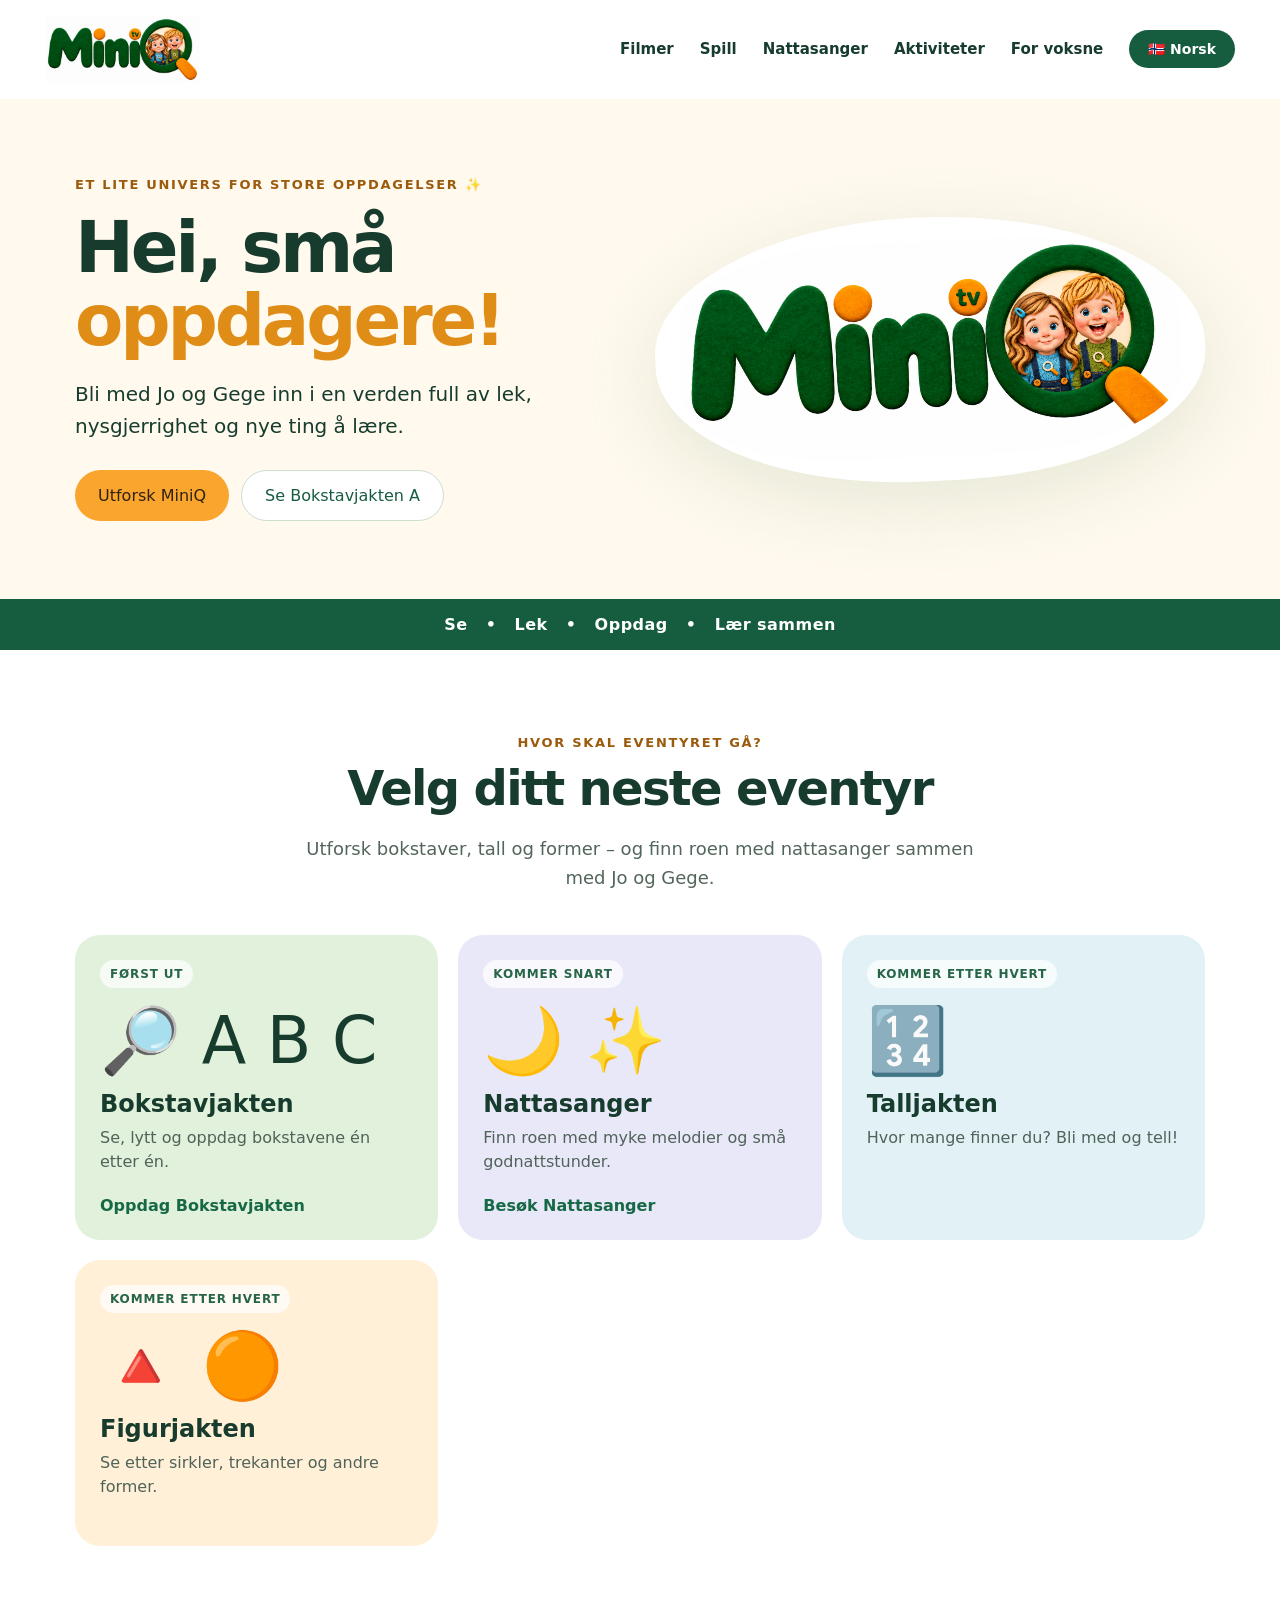
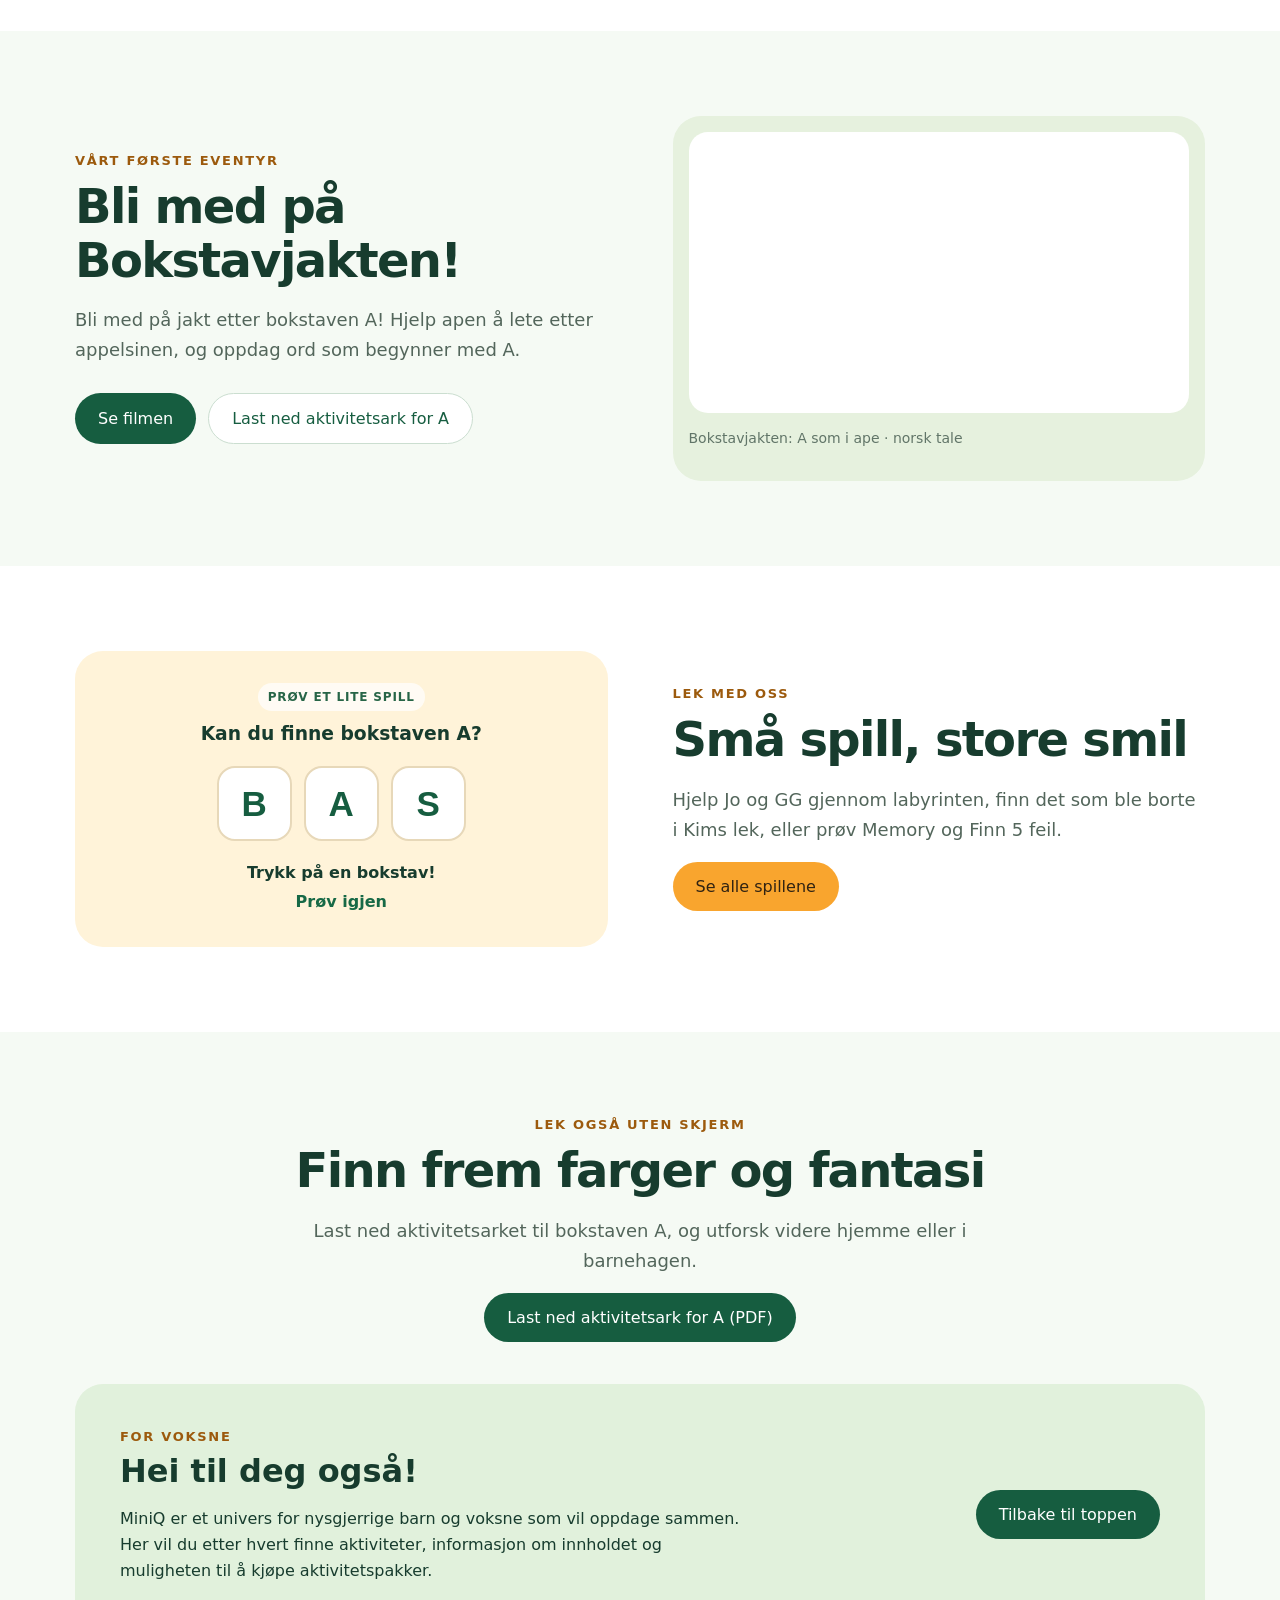
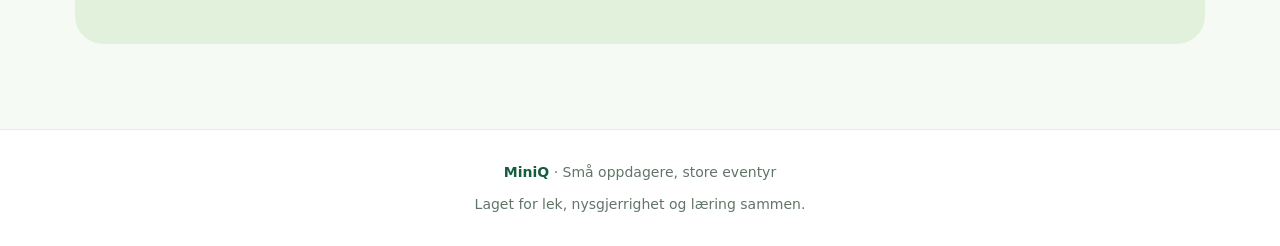
==== index.html @ 01077746 "Legg til MiniQ-nettsiden og nattasanger" ====
<!doctype html><html lang="no"><head><meta charset="utf-8"><meta name="viewport" content="width=device-width,initial-scale=1"><meta name="theme-color" content="#176946"><meta name="description" content="Oppdag, lek og lær sammen med Jo og Gege i MiniQ."><title>MiniQ – små oppdagere, store eventyr</title><style>
:root{--green:#165d40;--dark:#173c2e;--orange:#f9a52e;--cream:#fff9ee;--mint:#e1f1dc;--blue:#e1f1f6}*{box-sizing:border-box}html{scroll-behavior:smooth}body{margin:0;color:var(--dark);font-family:ui-rounded,'Trebuchet MS',system-ui,sans-serif;background:#fff}a{color:inherit}header{max-width:1250px;margin:auto;display:flex;align-items:center;justify-content:space-between;padding:16px 30px;gap:20px}.brand img{width:155px;display:block}nav{display:flex;gap:26px;align-items:center;font-weight:700;font-size:15px}nav a{text-decoration:none}nav a:hover{text-decoration:underline}.pill,.btn{display:inline-flex;justify-content:center;align-items:center;border:0;text-decoration:none;font-weight:800;border-radius:50px;padding:15px 23px;background:var(--green);color:white;cursor:pointer;font:inherit}.pill{padding:11px 19px;font-size:14px}.btn.orange{background:var(--orange);color:#312312}.btn.light{background:white;color:var(--green);border:1px solid #cbded0}.wrap{max-width:1190px;margin:auto;padding:0 30px}.hero{background:var(--cream);overflow:hidden}.hero .wrap{min-height:500px;display:grid;grid-template-columns:1fr 1fr;align-items:center;gap:30px;padding-top:55px;padding-bottom:55px}.eyebrow{text-transform:uppercase;letter-spacing:.13em;font-size:13px;font-weight:900;color:#9c5a0d}.hero h1{font-size:clamp(43px,5.5vw,76px);line-height:1.04;letter-spacing:-.045em;margin:20px 0}.hero h1 span{color:#df8d16}.hero p{font-size:20px;line-height:1.6;max-width:510px}.actions{display:flex;gap:12px;flex-wrap:wrap;margin-top:28px}.hero-art{background:white;border-radius:48% 52% 45% 48%;padding:24px;box-shadow:0 20px 70px #c9d5bd77;transform:rotate(-3deg)}.hero-art img{width:100%;display:block;border-radius:35%}.strip{background:var(--green);color:white;text-align:center;padding:16px;font-weight:700;letter-spacing:.03em}.section{padding:85px 0}.section.alt{background:#f5faf4}.heading{text-align:center;max-width:700px;margin:0 auto 42px}.heading h2,.split h2{font-size:clamp(32px,4vw,48px);letter-spacing:-.035em;line-height:1.12;margin:12px 0}.heading p,.split p{font-size:18px;line-height:1.65;color:#53665b}.cards{display:grid;grid-template-columns:repeat(3,1fr);gap:20px}.card{border-radius:25px;padding:25px;min-height:280px;background:var(--mint);display:flex;flex-direction:column;align-items:flex-start}.card.blue{background:var(--blue)}.card.peach{background:#fff0d7}.card h3{font-size:24px;margin:17px 0 8px}.card p{margin:0 0 22px;line-height:1.5;color:#506359}.tag{font-size:12px;letter-spacing:.07em;text-transform:uppercase;font-weight:900;color:#276547;background:#ffffffb8;border-radius:20px;padding:7px 10px}.art{font-size:65px;line-height:1;margin-top:20px}.card a,.card button{margin-top:auto}.textlink{font-weight:900;text-decoration:none;color:#176946}.split{display:grid;grid-template-columns:1fr 1fr;align-items:center;gap:65px}.video-box{background:#e6f1de;border-radius:28px;padding:16px}.video-box video,.video-box iframe{width:100%;display:block;border:0;aspect-ratio:16/9;border-radius:19px;background:#fff}.note{font-size:14px!important;color:#617568!important}.game{background:#fff3d9;padding:35px;border-radius:28px;text-align:center}.game .choices{display:flex;justify-content:center;gap:12px;margin:22px 0}.choice{background:white;border:2px solid #e7d8b9;border-radius:18px;width:75px;height:75px;font-size:35px;color:var(--green);font-weight:900;cursor:pointer}.choice:hover,.choice:focus{border-color:var(--green)}.result{min-height:28px;font-weight:800}.adult{background:#e1f1dc;border-radius:28px;padding:45px;display:flex;align-items:center;justify-content:space-between;gap:25px}.adult h2{font-size:32px;margin:8px 0}.adult p{max-width:620px;line-height:1.6}.footer{border-top:1px solid #e3ede3;padding:34px 30px;text-align:center;color:#617568;font-size:14px}.footer strong{color:var(--green)}@media(max-width:760px){header{padding:15px 20px;align-items:flex-start;flex-wrap:wrap}.brand img{width:125px}nav{width:100%;overflow:auto;gap:19px;padding-bottom:4px;white-space:nowrap;font-size:14px}.hero .wrap,.split{grid-template-columns:1fr}.hero .wrap{padding-top:35px}.hero-art{max-width:450px;margin:0 auto}.hero h1{font-size:48px}.section{padding:60px 0}.cards{grid-template-columns:1fr}.card{min-height:230px}.adult{padding:28px;display:block}.adult .btn{margin-top:15px}.wrap{padding-left:20px;padding-right:20px}}
</style></head><body><header><a class="brand" href="#hjem" aria-label="MiniQ hjem"><img src="logo.png" alt="MiniQ med Jo og Gege"></a><nav aria-label="Hovedmeny"><a href="#filmer">Filmer</a><a href="spill.html">Spill</a><a href="nattasanger.html">Nattasanger</a><a href="#aktiviteter">Aktiviteter</a><a href="#voksne">For voksne</a><span class="pill" aria-label="Språk: norsk">🇳🇴 Norsk</span></nav></header><main id="hjem"><section class="hero"><div class="wrap"><div><div class="eyebrow">Et lite univers for store oppdagelser ✨</div><h1>Hei, små <span>oppdagere!</span></h1><p>Bli med Jo og Gege inn i en verden full av lek, nysgjerrighet og nye ting å lære.</p><div class="actions"><a class="btn orange" href="#filmer">Utforsk MiniQ</a><a class="btn light" href="#episode-a">Se Bokstavjakten A</a></div></div><div class="hero-art"><img src="logo.png" alt="Jo og Gege i MiniQs forstørrelsesglass"></div></div></section><div class="strip">Se &nbsp; • &nbsp; Lek &nbsp; • &nbsp; Oppdag &nbsp; • &nbsp; Lær sammen</div><section class="section" id="filmer"><div class="wrap"><div class="heading"><div class="eyebrow">Hvor skal eventyret gå?</div><h2>Velg ditt neste eventyr</h2><p>Utforsk bokstaver, tall og former – og finn roen med nattasanger sammen med Jo og Gege.</p></div><div class="cards"><article class="card"><span class="tag">Først ut</span><div class="art" aria-hidden="true">🔎 A B C</div><h3><a href="bokstavjakten.html" style="text-decoration:none">Bokstavjakten</a></h3><p>Se, lytt og oppdag bokstavene én etter én.</p><a class="textlink" href="bokstavjakten.html">Oppdag Bokstavjakten</a></article><article class="card" style="background:#e8e8f8"><span class="tag">Kommer snart</span><div class="art" aria-hidden="true">🌙 ✨</div><h3><a href="nattasanger.html" style="text-decoration:none">Nattasanger</a></h3><p>Finn roen med myke melodier og små godnattstunder.</p><a class="textlink" href="nattasanger.html">Besøk Nattasanger</a></article><article class="card blue"><span class="tag">Kommer etter hvert</span><div class="art" aria-hidden="true">🔢</div><h3>Talljakten</h3><p>Hvor mange finner du? Bli med og tell!</p></article><article class="card peach"><span class="tag">Kommer etter hvert</span><div class="art" aria-hidden="true">🔺 🟠</div><h3>Figurjakten</h3><p>Se etter sirkler, trekanter og andre former.</p></article></div></div></section><section class="section alt" id="bokstavjakten"><div class="wrap split"><div><div class="eyebrow">Vårt første eventyr</div><h2><a href="bokstavjakten.html" style="text-decoration:none">Bli med på Bokstavjakten!</a></h2><p>Bli med på jakt etter bokstaven A! Hjelp apen å lete etter appelsinen, og oppdag ord som begynner med A.</p><div class="actions"><a class="btn" href="#episode-a">Se filmen</a><a class="btn light" href="aktivitetsark-a.pdf" download>Last ned aktivitetsark for A</a></div></div><div class="video-box" id="episode-a"><iframe src="https://www.youtube-nocookie.com/embed/ctvUahgNhLk" title="Bokstavjakten: A som i ape" loading="lazy" allow="accelerometer; autoplay; clipboard-write; encrypted-media; gyroscope; picture-in-picture; web-share" allowfullscreen></iframe><p class="note">Bokstavjakten: A som i ape · norsk tale</p></div></div></section><section class="section" id="spill"><div class="wrap split"><div class="game" id="bokstavspill"><span class="tag">Prøv et lite spill</span><h3>Kan du finne bokstaven A?</h3><div class="choices"><button class="choice" data-answer="B" aria-label="Bokstaven B">B</button><button class="choice" data-answer="A" aria-label="Bokstaven A">A</button><button class="choice" data-answer="S" aria-label="Bokstaven S">S</button></div><div class="result" role="status" aria-live="polite">Trykk på en bokstav!</div><button class="textlink" id="reset" style="border:0;background:none;cursor:pointer;font:inherit;font-weight:bold">Prøv igjen</button></div><div><div class="eyebrow">Lek med oss</div><h2>Små spill, store smil</h2><p>Hjelp Jo og GG gjennom labyrinten, finn det som ble borte i Kims lek, eller prøv Memory og Finn 5 feil.</p><a class="btn orange" href="spill.html">Se alle spillene</a></div></div></section><section class="section alt" id="aktiviteter"><div class="wrap"><div class="heading"><div class="eyebrow">Lek også uten skjerm</div><h2>Finn frem farger og fantasi</h2><p>Last ned aktivitetsarket til bokstaven A, og utforsk videre hjemme eller i barnehagen.</p><a class="btn" href="aktivitetsark-a.pdf" download>Last ned aktivitetsark for A (PDF)</a></div><div class="adult" id="voksne"><div><div class="eyebrow">For voksne</div><h2>Hei til deg også!</h2><p>MiniQ er et univers for nysgjerrige barn og voksne som vil oppdage sammen. Her vil du etter hvert finne aktiviteter, informasjon om innholdet og muligheten til å kjøpe aktivitetspakker.</p></div><a class="btn" href="#hjem">Tilbake til toppen</a></div></div></section></main><footer class="footer"><strong>MiniQ</strong> · Små oppdagere, store eventyr<br><br>Laget for lek, nysgjerrighet og læring sammen.</footer><script>const result=document.querySelector('.result');document.querySelectorAll('.choice').forEach(button=>button.addEventListener('click',()=>{result.textContent=button.dataset.answer==='A'?'Hurra! Du fant A! ⭐':'Så fint at du prøver! Kan du finne A?';}));document.querySelector('#reset').addEventListener('click',()=>{result.textContent='Trykk på en bokstav!';});</script></body></html>
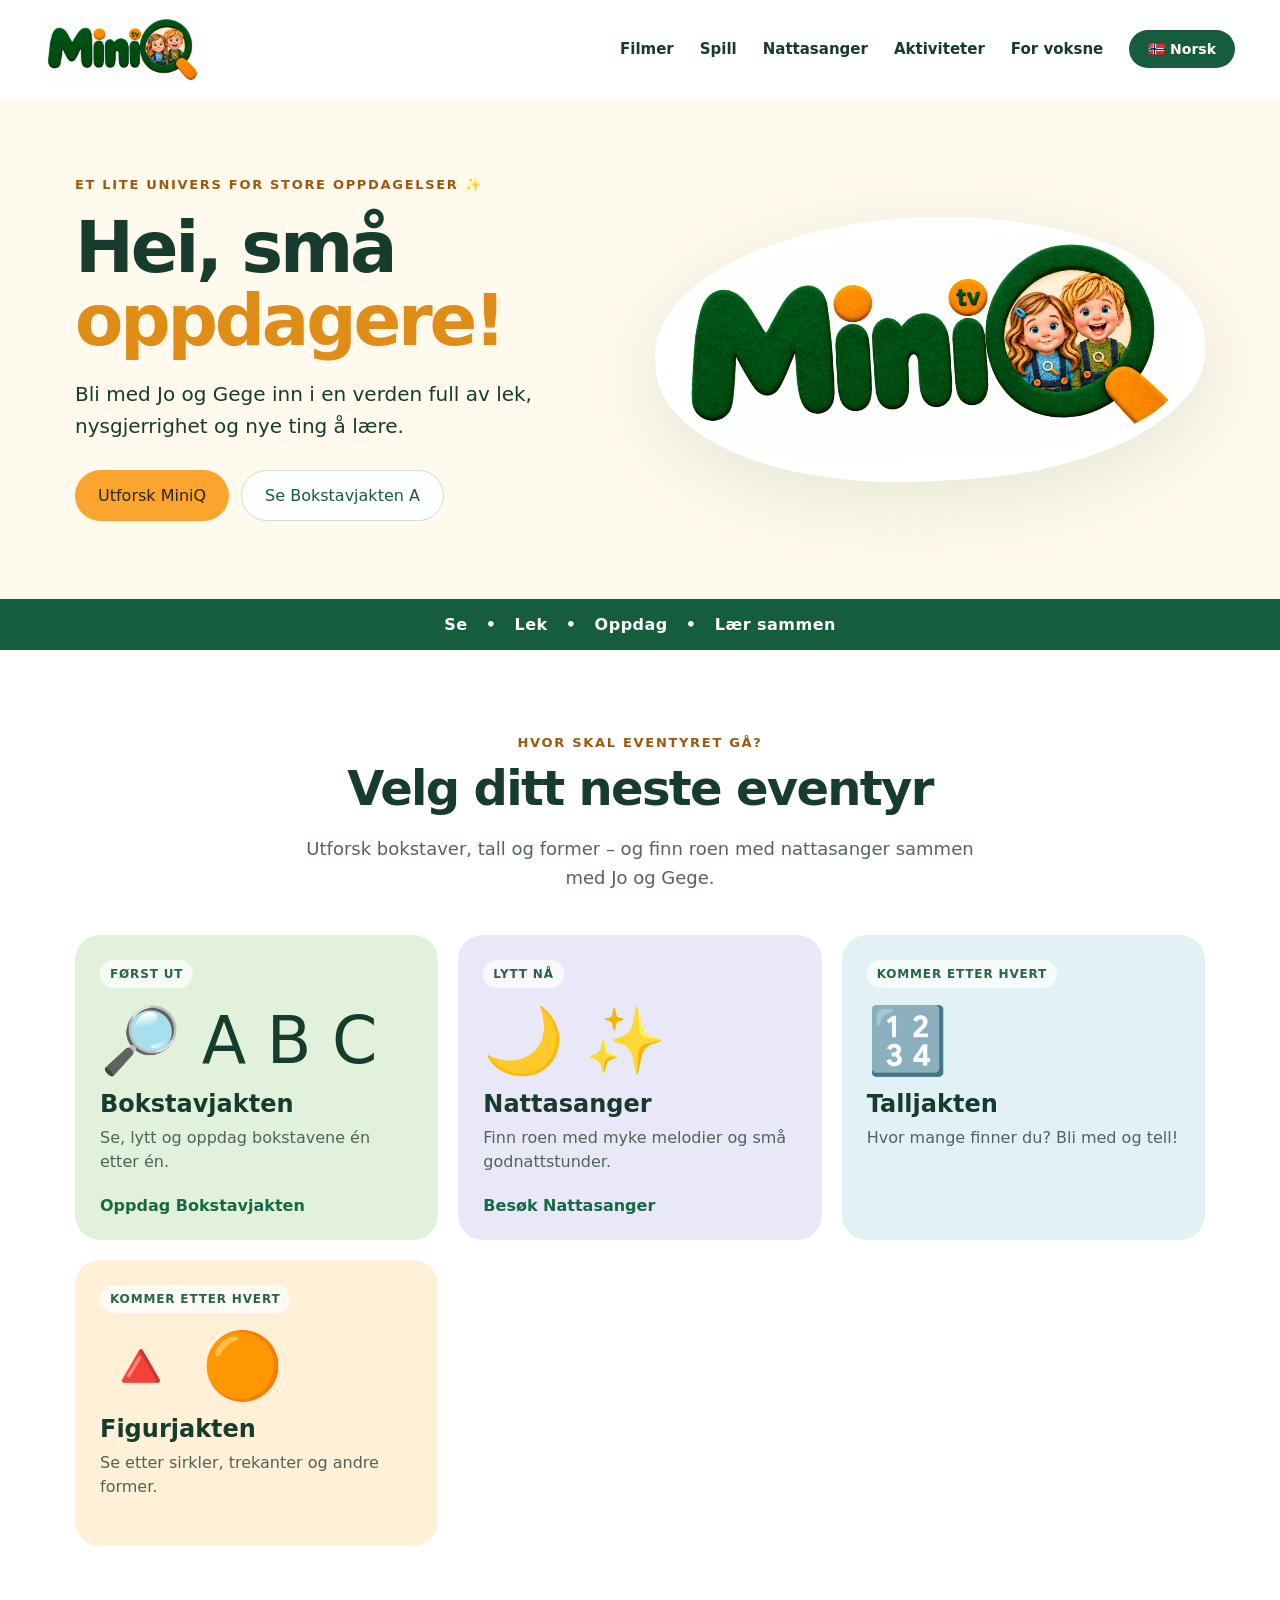
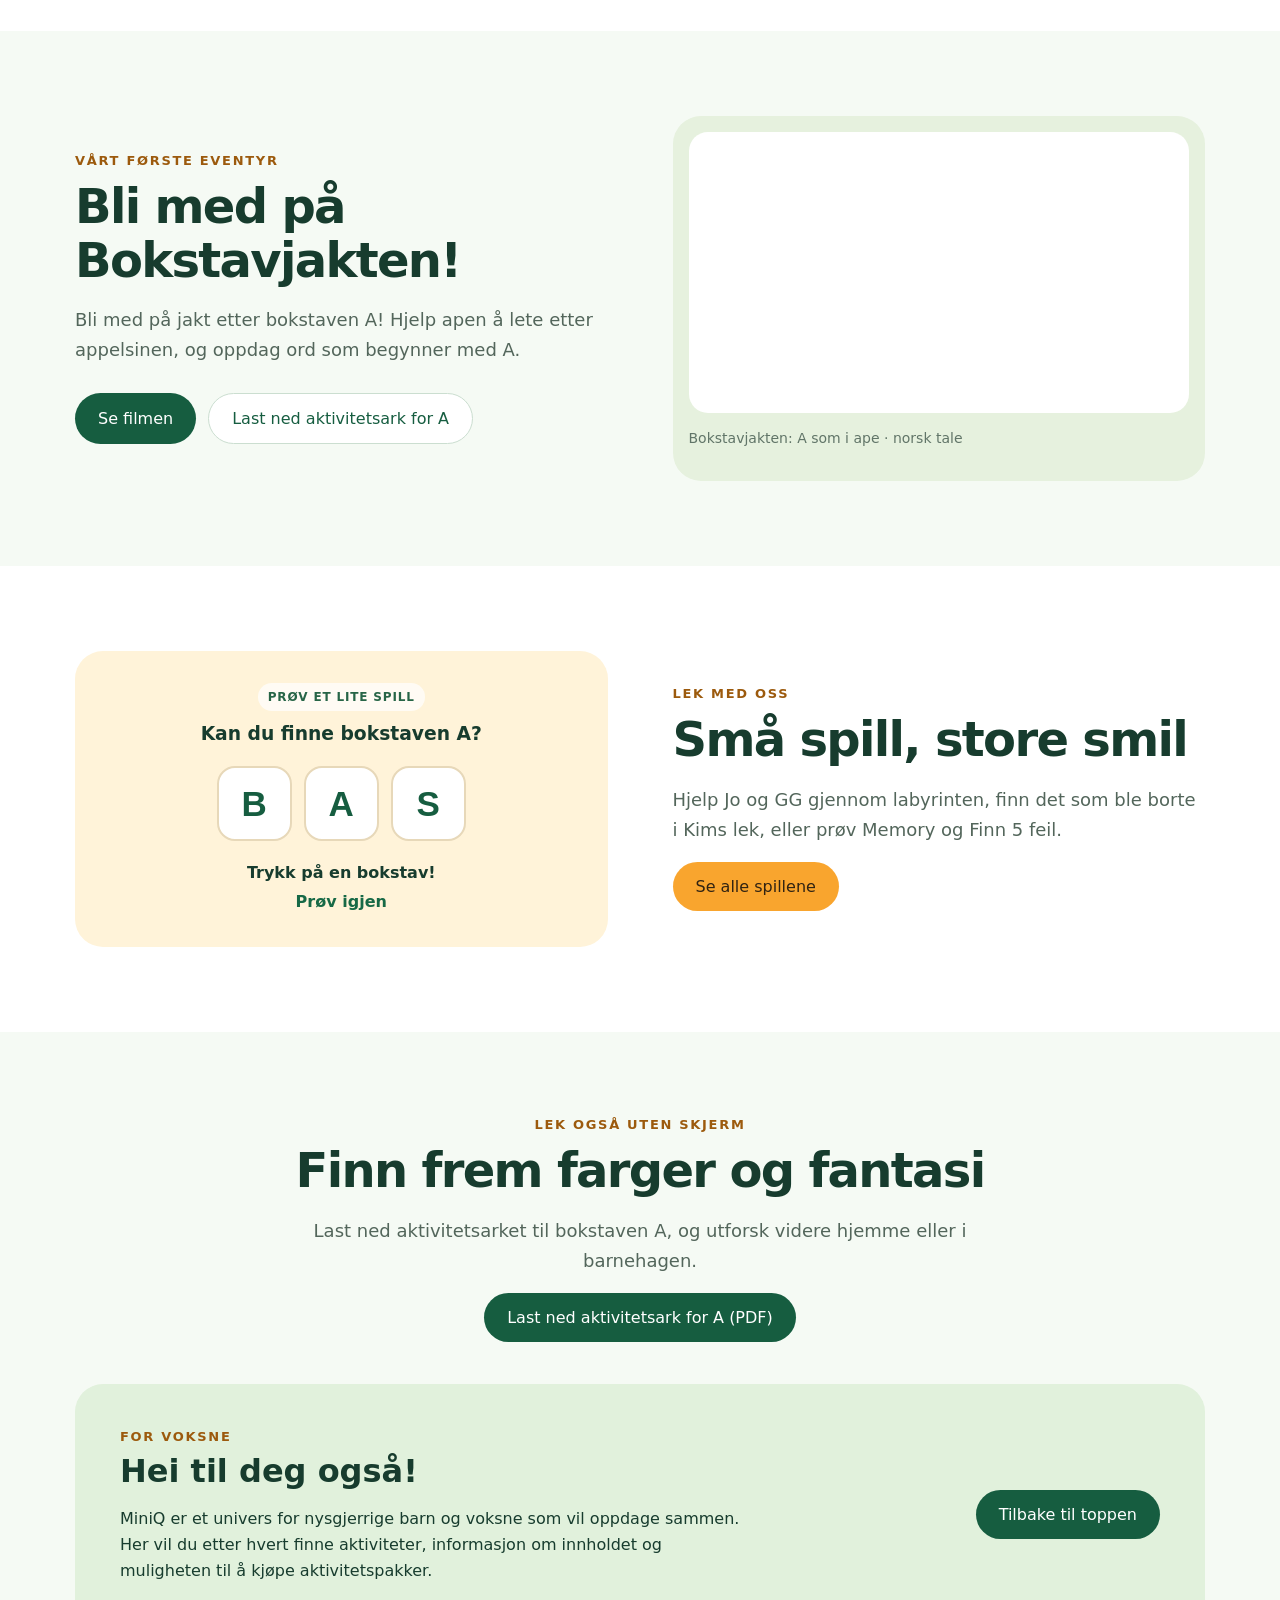
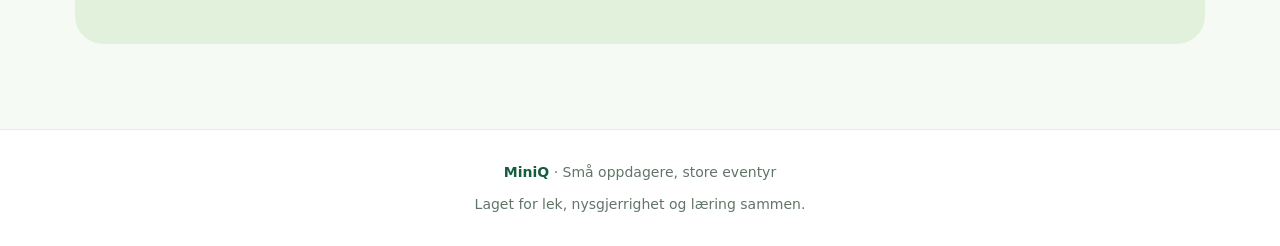
==== commit 1b5c7e13: "Vis at nattasangen er tilgjengelig" ====
--- a/index.html
+++ b/index.html
@@ -1,3 +1,3 @@
 <!doctype html><html lang="no"><head><meta charset="utf-8"><meta name="viewport" content="width=device-width,initial-scale=1"><meta name="theme-color" content="#176946"><meta name="description" content="Oppdag, lek og lær sammen med Jo og Gege i MiniQ."><title>MiniQ – små oppdagere, store eventyr</title><style>
 :root{--green:#165d40;--dark:#173c2e;--orange:#f9a52e;--cream:#fff9ee;--mint:#e1f1dc;--blue:#e1f1f6}*{box-sizing:border-box}html{scroll-behavior:smooth}body{margin:0;color:var(--dark);font-family:ui-rounded,'Trebuchet MS',system-ui,sans-serif;background:#fff}a{color:inherit}header{max-width:1250px;margin:auto;display:flex;align-items:center;justify-content:space-between;padding:16px 30px;gap:20px}.brand img{width:155px;display:block}nav{display:flex;gap:26px;align-items:center;font-weight:700;font-size:15px}nav a{text-decoration:none}nav a:hover{text-decoration:underline}.pill,.btn{display:inline-flex;justify-content:center;align-items:center;border:0;text-decoration:none;font-weight:800;border-radius:50px;padding:15px 23px;background:var(--green);color:white;cursor:pointer;font:inherit}.pill{padding:11px 19px;font-size:14px}.btn.orange{background:var(--orange);color:#312312}.btn.light{background:white;color:var(--green);border:1px solid #cbded0}.wrap{max-width:1190px;margin:auto;padding:0 30px}.hero{background:var(--cream);overflow:hidden}.hero .wrap{min-height:500px;display:grid;grid-template-columns:1fr 1fr;align-items:center;gap:30px;padding-top:55px;padding-bottom:55px}.eyebrow{text-transform:uppercase;letter-spacing:.13em;font-size:13px;font-weight:900;color:#9c5a0d}.hero h1{font-size:clamp(43px,5.5vw,76px);line-height:1.04;letter-spacing:-.045em;margin:20px 0}.hero h1 span{color:#df8d16}.hero p{font-size:20px;line-height:1.6;max-width:510px}.actions{display:flex;gap:12px;flex-wrap:wrap;margin-top:28px}.hero-art{background:white;border-radius:48% 52% 45% 48%;padding:24px;box-shadow:0 20px 70px #c9d5bd77;transform:rotate(-3deg)}.hero-art img{width:100%;display:block;border-radius:35%}.strip{background:var(--green);color:white;text-align:center;padding:16px;font-weight:700;letter-spacing:.03em}.section{padding:85px 0}.section.alt{background:#f5faf4}.heading{text-align:center;max-width:700px;margin:0 auto 42px}.heading h2,.split h2{font-size:clamp(32px,4vw,48px);letter-spacing:-.035em;line-height:1.12;margin:12px 0}.heading p,.split p{font-size:18px;line-height:1.65;color:#53665b}.cards{display:grid;grid-template-columns:repeat(3,1fr);gap:20px}.card{border-radius:25px;padding:25px;min-height:280px;background:var(--mint);display:flex;flex-direction:column;align-items:flex-start}.card.blue{background:var(--blue)}.card.peach{background:#fff0d7}.card h3{font-size:24px;margin:17px 0 8px}.card p{margin:0 0 22px;line-height:1.5;color:#506359}.tag{font-size:12px;letter-spacing:.07em;text-transform:uppercase;font-weight:900;color:#276547;background:#ffffffb8;border-radius:20px;padding:7px 10px}.art{font-size:65px;line-height:1;margin-top:20px}.card a,.card button{margin-top:auto}.textlink{font-weight:900;text-decoration:none;color:#176946}.split{display:grid;grid-template-columns:1fr 1fr;align-items:center;gap:65px}.video-box{background:#e6f1de;border-radius:28px;padding:16px}.video-box video,.video-box iframe{width:100%;display:block;border:0;aspect-ratio:16/9;border-radius:19px;background:#fff}.note{font-size:14px!important;color:#617568!important}.game{background:#fff3d9;padding:35px;border-radius:28px;text-align:center}.game .choices{display:flex;justify-content:center;gap:12px;margin:22px 0}.choice{background:white;border:2px solid #e7d8b9;border-radius:18px;width:75px;height:75px;font-size:35px;color:var(--green);font-weight:900;cursor:pointer}.choice:hover,.choice:focus{border-color:var(--green)}.result{min-height:28px;font-weight:800}.adult{background:#e1f1dc;border-radius:28px;padding:45px;display:flex;align-items:center;justify-content:space-between;gap:25px}.adult h2{font-size:32px;margin:8px 0}.adult p{max-width:620px;line-height:1.6}.footer{border-top:1px solid #e3ede3;padding:34px 30px;text-align:center;color:#617568;font-size:14px}.footer strong{color:var(--green)}@media(max-width:760px){header{padding:15px 20px;align-items:flex-start;flex-wrap:wrap}.brand img{width:125px}nav{width:100%;overflow:auto;gap:19px;padding-bottom:4px;white-space:nowrap;font-size:14px}.hero .wrap,.split{grid-template-columns:1fr}.hero .wrap{padding-top:35px}.hero-art{max-width:450px;margin:0 auto}.hero h1{font-size:48px}.section{padding:60px 0}.cards{grid-template-columns:1fr}.card{min-height:230px}.adult{padding:28px;display:block}.adult .btn{margin-top:15px}.wrap{padding-left:20px;padding-right:20px}}
-</style></head><body><header><a class="brand" href="#hjem" aria-label="MiniQ hjem"><img src="logo.png" alt="MiniQ med Jo og Gege"></a><nav aria-label="Hovedmeny"><a href="#filmer">Filmer</a><a href="spill.html">Spill</a><a href="nattasanger.html">Nattasanger</a><a href="#aktiviteter">Aktiviteter</a><a href="#voksne">For voksne</a><span class="pill" aria-label="Språk: norsk">🇳🇴 Norsk</span></nav></header><main id="hjem"><section class="hero"><div class="wrap"><div><div class="eyebrow">Et lite univers for store oppdagelser ✨</div><h1>Hei, små <span>oppdagere!</span></h1><p>Bli med Jo og Gege inn i en verden full av lek, nysgjerrighet og nye ting å lære.</p><div class="actions"><a class="btn orange" href="#filmer">Utforsk MiniQ</a><a class="btn light" href="#episode-a">Se Bokstavjakten A</a></div></div><div class="hero-art"><img src="logo.png" alt="Jo og Gege i MiniQs forstørrelsesglass"></div></div></section><div class="strip">Se &nbsp; • &nbsp; Lek &nbsp; • &nbsp; Oppdag &nbsp; • &nbsp; Lær sammen</div><section class="section" id="filmer"><div class="wrap"><div class="heading"><div class="eyebrow">Hvor skal eventyret gå?</div><h2>Velg ditt neste eventyr</h2><p>Utforsk bokstaver, tall og former – og finn roen med nattasanger sammen med Jo og Gege.</p></div><div class="cards"><article class="card"><span class="tag">Først ut</span><div class="art" aria-hidden="true">🔎 A B C</div><h3><a href="bokstavjakten.html" style="text-decoration:none">Bokstavjakten</a></h3><p>Se, lytt og oppdag bokstavene én etter én.</p><a class="textlink" href="bokstavjakten.html">Oppdag Bokstavjakten</a></article><article class="card" style="background:#e8e8f8"><span class="tag">Kommer snart</span><div class="art" aria-hidden="true">🌙 ✨</div><h3><a href="nattasanger.html" style="text-decoration:none">Nattasanger</a></h3><p>Finn roen med myke melodier og små godnattstunder.</p><a class="textlink" href="nattasanger.html">Besøk Nattasanger</a></article><article class="card blue"><span class="tag">Kommer etter hvert</span><div class="art" aria-hidden="true">🔢</div><h3>Talljakten</h3><p>Hvor mange finner du? Bli med og tell!</p></article><article class="card peach"><span class="tag">Kommer etter hvert</span><div class="art" aria-hidden="true">🔺 🟠</div><h3>Figurjakten</h3><p>Se etter sirkler, trekanter og andre former.</p></article></div></div></section><section class="section alt" id="bokstavjakten"><div class="wrap split"><div><div class="eyebrow">Vårt første eventyr</div><h2><a href="bokstavjakten.html" style="text-decoration:none">Bli med på Bokstavjakten!</a></h2><p>Bli med på jakt etter bokstaven A! Hjelp apen å lete etter appelsinen, og oppdag ord som begynner med A.</p><div class="actions"><a class="btn" href="#episode-a">Se filmen</a><a class="btn light" href="aktivitetsark-a.pdf" download>Last ned aktivitetsark for A</a></div></div><div class="video-box" id="episode-a"><iframe src="https://www.youtube-nocookie.com/embed/ctvUahgNhLk" title="Bokstavjakten: A som i ape" loading="lazy" allow="accelerometer; autoplay; clipboard-write; encrypted-media; gyroscope; picture-in-picture; web-share" allowfullscreen></iframe><p class="note">Bokstavjakten: A som i ape · norsk tale</p></div></div></section><section class="section" id="spill"><div class="wrap split"><div class="game" id="bokstavspill"><span class="tag">Prøv et lite spill</span><h3>Kan du finne bokstaven A?</h3><div class="choices"><button class="choice" data-answer="B" aria-label="Bokstaven B">B</button><button class="choice" data-answer="A" aria-label="Bokstaven A">A</button><button class="choice" data-answer="S" aria-label="Bokstaven S">S</button></div><div class="result" role="status" aria-live="polite">Trykk på en bokstav!</div><button class="textlink" id="reset" style="border:0;background:none;cursor:pointer;font:inherit;font-weight:bold">Prøv igjen</button></div><div><div class="eyebrow">Lek med oss</div><h2>Små spill, store smil</h2><p>Hjelp Jo og GG gjennom labyrinten, finn det som ble borte i Kims lek, eller prøv Memory og Finn 5 feil.</p><a class="btn orange" href="spill.html">Se alle spillene</a></div></div></section><section class="section alt" id="aktiviteter"><div class="wrap"><div class="heading"><div class="eyebrow">Lek også uten skjerm</div><h2>Finn frem farger og fantasi</h2><p>Last ned aktivitetsarket til bokstaven A, og utforsk videre hjemme eller i barnehagen.</p><a class="btn" href="aktivitetsark-a.pdf" download>Last ned aktivitetsark for A (PDF)</a></div><div class="adult" id="voksne"><div><div class="eyebrow">For voksne</div><h2>Hei til deg også!</h2><p>MiniQ er et univers for nysgjerrige barn og voksne som vil oppdage sammen. Her vil du etter hvert finne aktiviteter, informasjon om innholdet og muligheten til å kjøpe aktivitetspakker.</p></div><a class="btn" href="#hjem">Tilbake til toppen</a></div></div></section></main><footer class="footer"><strong>MiniQ</strong> · Små oppdagere, store eventyr<br><br>Laget for lek, nysgjerrighet og læring sammen.</footer><script>const result=document.querySelector('.result');document.querySelectorAll('.choice').forEach(button=>button.addEventListener('click',()=>{result.textContent=button.dataset.answer==='A'?'Hurra! Du fant A! ⭐':'Så fint at du prøver! Kan du finne A?';}));document.querySelector('#reset').addEventListener('click',()=>{result.textContent='Trykk på en bokstav!';});</script></body></html>
+</style></head><body><header><a class="brand" href="#hjem" aria-label="MiniQ hjem"><img src="logo.png" alt="MiniQ med Jo og Gege"></a><nav aria-label="Hovedmeny"><a href="#filmer">Filmer</a><a href="spill.html">Spill</a><a href="nattasanger.html">Nattasanger</a><a href="#aktiviteter">Aktiviteter</a><a href="#voksne">For voksne</a><span class="pill" aria-label="Språk: norsk">🇳🇴 Norsk</span></nav></header><main id="hjem"><section class="hero"><div class="wrap"><div><div class="eyebrow">Et lite univers for store oppdagelser ✨</div><h1>Hei, små <span>oppdagere!</span></h1><p>Bli med Jo og Gege inn i en verden full av lek, nysgjerrighet og nye ting å lære.</p><div class="actions"><a class="btn orange" href="#filmer">Utforsk MiniQ</a><a class="btn light" href="#episode-a">Se Bokstavjakten A</a></div></div><div class="hero-art"><img src="logo.png" alt="Jo og Gege i MiniQs forstørrelsesglass"></div></div></section><div class="strip">Se &nbsp; • &nbsp; Lek &nbsp; • &nbsp; Oppdag &nbsp; • &nbsp; Lær sammen</div><section class="section" id="filmer"><div class="wrap"><div class="heading"><div class="eyebrow">Hvor skal eventyret gå?</div><h2>Velg ditt neste eventyr</h2><p>Utforsk bokstaver, tall og former – og finn roen med nattasanger sammen med Jo og Gege.</p></div><div class="cards"><article class="card"><span class="tag">Først ut</span><div class="art" aria-hidden="true">🔎 A B C</div><h3><a href="bokstavjakten.html" style="text-decoration:none">Bokstavjakten</a></h3><p>Se, lytt og oppdag bokstavene én etter én.</p><a class="textlink" href="bokstavjakten.html">Oppdag Bokstavjakten</a></article><article class="card" style="background:#e8e8f8"><span class="tag">Lytt nå</span><div class="art" aria-hidden="true">🌙 ✨</div><h3><a href="nattasanger.html" style="text-decoration:none">Nattasanger</a></h3><p>Finn roen med myke melodier og små godnattstunder.</p><a class="textlink" href="nattasanger.html">Besøk Nattasanger</a></article><article class="card blue"><span class="tag">Kommer etter hvert</span><div class="art" aria-hidden="true">🔢</div><h3>Talljakten</h3><p>Hvor mange finner du? Bli med og tell!</p></article><article class="card peach"><span class="tag">Kommer etter hvert</span><div class="art" aria-hidden="true">🔺 🟠</div><h3>Figurjakten</h3><p>Se etter sirkler, trekanter og andre former.</p></article></div></div></section><section class="section alt" id="bokstavjakten"><div class="wrap split"><div><div class="eyebrow">Vårt første eventyr</div><h2><a href="bokstavjakten.html" style="text-decoration:none">Bli med på Bokstavjakten!</a></h2><p>Bli med på jakt etter bokstaven A! Hjelp apen å lete etter appelsinen, og oppdag ord som begynner med A.</p><div class="actions"><a class="btn" href="#episode-a">Se filmen</a><a class="btn light" href="aktivitetsark-a.pdf" download>Last ned aktivitetsark for A</a></div></div><div class="video-box" id="episode-a"><iframe src="https://www.youtube-nocookie.com/embed/ctvUahgNhLk" title="Bokstavjakten: A som i ape" loading="lazy" allow="accelerometer; autoplay; clipboard-write; encrypted-media; gyroscope; picture-in-picture; web-share" allowfullscreen></iframe><p class="note">Bokstavjakten: A som i ape · norsk tale</p></div></div></section><section class="section" id="spill"><div class="wrap split"><div class="game" id="bokstavspill"><span class="tag">Prøv et lite spill</span><h3>Kan du finne bokstaven A?</h3><div class="choices"><button class="choice" data-answer="B" aria-label="Bokstaven B">B</button><button class="choice" data-answer="A" aria-label="Bokstaven A">A</button><button class="choice" data-answer="S" aria-label="Bokstaven S">S</button></div><div class="result" role="status" aria-live="polite">Trykk på en bokstav!</div><button class="textlink" id="reset" style="border:0;background:none;cursor:pointer;font:inherit;font-weight:bold">Prøv igjen</button></div><div><div class="eyebrow">Lek med oss</div><h2>Små spill, store smil</h2><p>Hjelp Jo og GG gjennom labyrinten, finn det som ble borte i Kims lek, eller prøv Memory og Finn 5 feil.</p><a class="btn orange" href="spill.html">Se alle spillene</a></div></div></section><section class="section alt" id="aktiviteter"><div class="wrap"><div class="heading"><div class="eyebrow">Lek også uten skjerm</div><h2>Finn frem farger og fantasi</h2><p>Last ned aktivitetsarket til bokstaven A, og utforsk videre hjemme eller i barnehagen.</p><a class="btn" href="aktivitetsark-a.pdf" download>Last ned aktivitetsark for A (PDF)</a></div><div class="adult" id="voksne"><div><div class="eyebrow">For voksne</div><h2>Hei til deg også!</h2><p>MiniQ er et univers for nysgjerrige barn og voksne som vil oppdage sammen. Her vil du etter hvert finne aktiviteter, informasjon om innholdet og muligheten til å kjøpe aktivitetspakker.</p></div><a class="btn" href="#hjem">Tilbake til toppen</a></div></div></section></main><footer class="footer"><strong>MiniQ</strong> · Små oppdagere, store eventyr<br><br>Laget for lek, nysgjerrighet og læring sammen.</footer><script>const result=document.querySelector('.result');document.querySelectorAll('.choice').forEach(button=>button.addEventListener('click',()=>{result.textContent=button.dataset.answer==='A'?'Hurra! Du fant A! ⭐':'Så fint at du prøver! Kan du finne A?';}));document.querySelector('#reset').addEventListener('click',()=>{result.textContent='Trykk på en bokstav!';});</script></body></html>
